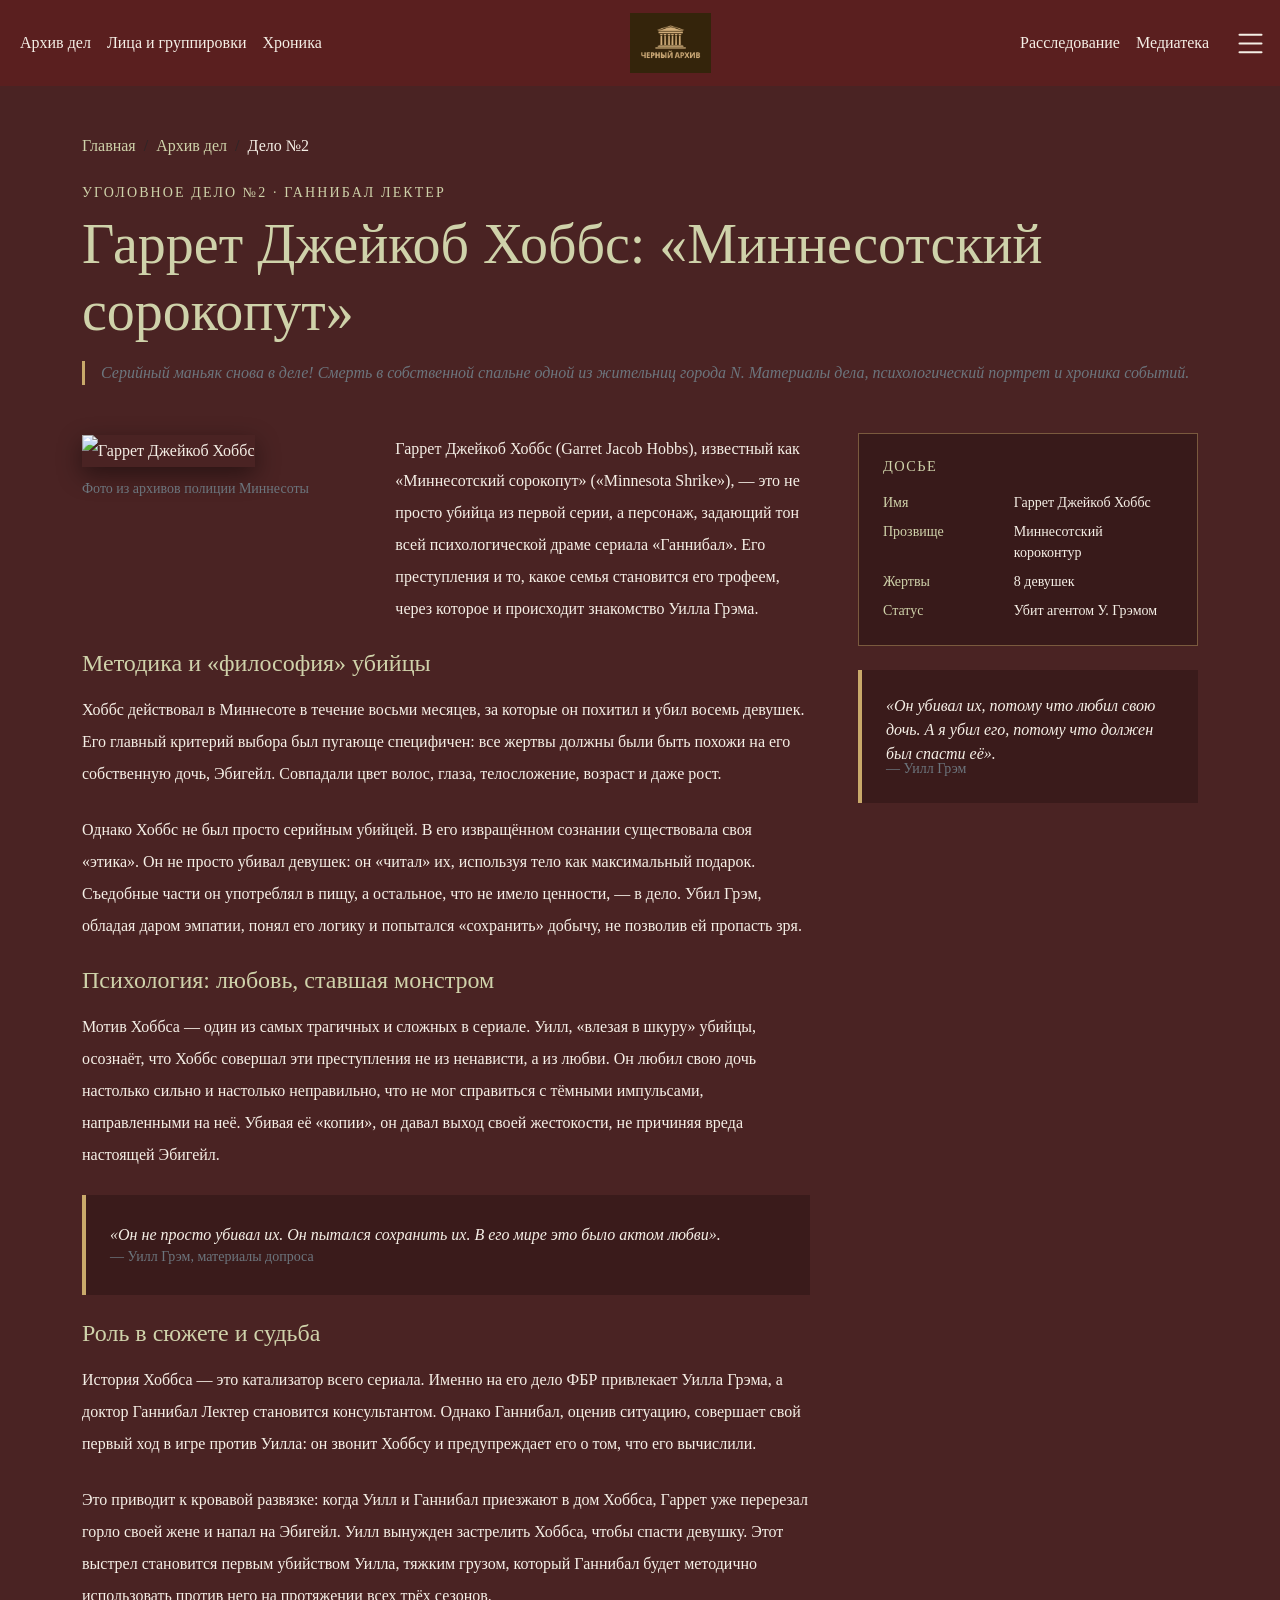
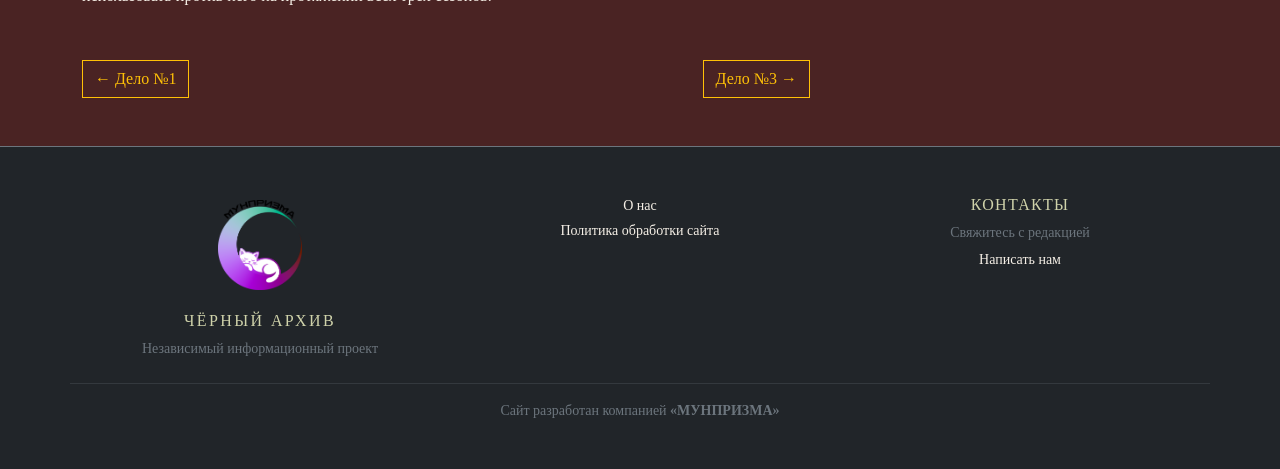
==== article.html @ c2ec7330 "first commit" ====
<!DOCTYPE html>
<html lang="ru">
<head>
    <meta charset="utf-8">
    <meta name="viewport" content="width=device-width, initial-scale=1">
    <title>Уголовное дело №2 — Чёрный архив</title>
    <link href="https://cdn.jsdelivr.net/npm/bootstrap@5.3.3/dist/css/bootstrap.min.css" rel="stylesheet">
    <script src="https://cdn.jsdelivr.net/npm/bootstrap@5.3.3/dist/js/bootstrap.bundle.min.js" defer></script>
    <style>
        body { font-family: Georgia, 'Times New Roman', serif; background-color: #4a2323; color: #f5efe6; }
        .bg-archive-red { background-color: #5a1f1f !important; }
        .bg-archive-cream { background-color: #e8e2d4 !important; }
        .text-archive-gold { color: #CFD2AA !important; }
        .text-archive-cream { color: #f5efe6 !important; }
        .border-archive-gold { border-color: rgba(201,169,106,.45) !important; }
        .article-lead { border-left: 3px solid #c9a96a; }
        .quote-block { border-left: 4px solid #c9a96a; background: rgba(0,0,0,.22); }
        .article-img { object-fit: cover; box-shadow: 0 8px 24px rgba(0,0,0,.45); }
        .read-progress { position: fixed; top: 0; left: 0; height: 3px; width: 0; background: #c9a96a; z-index: 1080; transition: width .1s linear; }
        .accordion-button { background-color: rgba(0,0,0,.22); color: #f5efe6; }
        .accordion-button:not(.collapsed) { background-color: rgba(201,169,106,.15); color: #c9a96a; }
        .accordion-button::after { filter: invert(1); }
        .accordion-item { background: transparent; border-color: rgba(201,169,106,.3); color: #f5efe6; }
        .accordion-body { color: #dcd3c7; }
        .nav-logo { height: 60px; width: auto; object-fit: contain; }
    </style>
</head>
<body class="d-flex flex-column min-vh-100">

<div class="read-progress" id="readProgress"></div>

<nav class="navbar navbar-expand-lg bg-archive-red py-2">
    <div class="container-fluid">
        <ul class="navbar-nav">
            <li class="nav-item"><a class="nav-link text-archive-cream" href="cases.html">Архив дел</a></li>
            <li class="nav-item"><a class="nav-link text-archive-cream" href="faces.html">Лица и группировки</a></li>
            <li class="nav-item"><a class="nav-link text-archive-cream" href="chronicle.html">Хроника</a></li>
        </ul>
        <a class="navbar-brand mx-auto" href="index.html">
            <img src="logo.png" alt="ЧЁРНЫЙ АРХИВ" class="nav-logo">
        </a>
        <ul class="navbar-nav align-items-center">
            <li class="nav-item"><a class="nav-link text-archive-cream" href="investigation.html">Расследование</a></li>
            <li class="nav-item"><a class="nav-link text-archive-cream" href="media.html">Медиатека</a></li>
            <li class="nav-item ms-3">
                <button class="btn text-archive-cream p-0" type="button" data-bs-toggle="offcanvas" data-bs-target="#menuOffcanvas" style="border: none;">
                    <svg xmlns="http://www.w3.org/2000/svg" width="35" height="35" fill="currentColor" class="bi bi-list" viewBox="0 0 16 16"><path fill-rule="evenodd" d="M2.5 12a.5.5 0 0 1 .5-.5h10a.5.5 0 0 1 0 1H3a.5.5 0 0 1-.5-.5zm0-4a.5.5 0 0 1 .5-.5h10a.5.5 0 0 1 0 1H3a.5.5 0 0 1-.5-.5zm0-4a.5.5 0 0 1 .5-.5h10a.5.5 0 0 1 0 1H3a.5.5 0 0 1-.5-.5z"/></svg>
                </button>
            </li>
        </ul>
    </div>
</nav>

<div class="offcanvas offcanvas-end bg-secondary text-white" id="menuOffcanvas" tabindex="-1">
    <div class="offcanvas-header">
        <h5>Меню</h5>
        <button type="button" class="btn-close btn-close-white" data-bs-dismiss="offcanvas"></button>
    </div>
    <div class="offcanvas-body">
        <ul class="nav flex-column">
            <li class="nav-item"><a class="nav-link text-white text-uppercase fs-5 border-bottom border-secondary py-3" href="index.html">Главная</a></li>
            <li class="nav-item"><a class="nav-link text-white text-uppercase fs-5 border-bottom border-secondary py-3" href="cases.html">Дела</a></li>
            <li class="nav-item"><a class="nav-link text-white text-uppercase fs-5 border-bottom border-secondary py-3" href="documents.html">Документы</a></li>
            <li class="nav-item"><a class="nav-link text-white text-uppercase fs-5 border-bottom border-secondary py-3" href="photoarchive.html">Фотоархив</a></li>
            <li class="nav-item"><a class="nav-link text-white text-uppercase fs-5 border-bottom border-secondary py-3" href="city_stats.html">Сводка по Городу N</a></li>
            <li class="nav-item"><a class="nav-link text-white text-uppercase fs-5 border-bottom border-secondary py-3" href="info.html">Общие сведения</a></li>
            <li class="nav-item"><a class="nav-link text-white text-uppercase fs-5 py-3" href="contacts.html">Контакты</a></li>
        </ul>
    </div>
</div>

<main class="flex-grow-1 py-5">
    <div class="container">
        <nav aria-label="breadcrumb" class="mb-4">
            <ol class="breadcrumb">
                <li class="breadcrumb-item"><a href="index.html" class="text-decoration-none text-archive-gold">Главная</a></li>
                <li class="breadcrumb-item"><a href="cases.html" class="text-decoration-none text-archive-gold">Архив дел</a></li>
                <li class="breadcrumb-item active text-archive-cream" aria-current="page">Дело №2</li>
            </ol>
        </nav>

        <header class="mb-5">
            <p class="text-uppercase small mb-2 text-archive-gold" style="letter-spacing:.15em;">Уголовное дело №2 · Ганнибал Лектер</p>
            <h1 class="display-4 fw-normal mb-3 text-archive-gold">Гаррет Джейкоб Хоббс: «Миннесотский сорокопут»</h1>
            <p class="fst-italic text-secondary ps-3 article-lead mb-0">
                Серийный маньяк снова в деле! Смерть в собственной спальне одной из жительниц города N. Материалы дела, психологический портрет и хроника событий.
            </p>
        </header>

        <div class="row g-5">
            <article class="col-lg-8 lh-lg">
                <div class="row g-4 mb-4">
                    <div class="col-md-5">
                        <img src="hobbs.jpg" alt="Гаррет Джейкоб Хоббс" class="img-fluid w-100 article-img">
                        <p class="small text-secondary mt-2 mb-0">Фото из архивов полиции Миннесоты</p>
                    </div>
                    <div class="col-md-7">
                        <p class="mb-0">Гаррет Джейкоб Хоббс (Garret Jacob Hobbs), известный как «Миннесотский сорокопут» («Minnesota Shrike»), — это не просто убийца из первой серии, а персонаж, задающий тон всей психологической драме сериала «Ганнибал». Его преступления и то, какое семья становится его трофеем, через которое и происходит знакомство Уилла Грэма.</p>
                    </div>
                </div>

                <h2 class="h4 fw-normal mt-4 mb-3 text-archive-gold">Методика и «философия» убийцы</h2>
                <p class="mb-4">Хоббс действовал в Миннесоте в течение восьми месяцев, за которые он похитил и убил восемь девушек. Его главный критерий выбора был пугающе специфичен: все жертвы должны были быть похожи на его собственную дочь, Эбигейл. Совпадали цвет волос, глаза, телосложение, возраст и даже рост.</p>
                <p class="mb-4">Однако Хоббс не был просто серийным убийцей. В его извращённом сознании существовала своя «этика». Он не просто убивал девушек: он «читал» их, используя тело как максимальный подарок. Съедобные части он употреблял в пищу, а остальное, что не имело ценности, — в дело. Убил Грэм, обладая даром эмпатии, понял его логику и попытался «сохранить» добычу, не позволив ей пропасть зря.</p>

                <h2 class="h4 fw-normal mt-4 mb-3 text-archive-gold">Психология: любовь, ставшая монстром</h2>
                <p class="mb-4">Мотив Хоббса — один из самых трагичных и сложных в сериале. Уилл, «влезая в шкуру» убийцы, осознаёт, что Хоббс совершал эти преступления не из ненависти, а из любви. Он любил свою дочь настолько сильно и настолько неправильно, что не мог справиться с тёмными импульсами, направленными на неё. Убивая её «копии», он давал выход своей жестокости, не причиняя вреда настоящей Эбигейл.</p>

                <div class="quote-block p-4 my-4">
                    <p class="fst-italic mb-2">«Он не просто убивал их. Он пытался сохранить их. В его мире это было актом любви».</p>
                    <footer class="blockquote-footer text-secondary mb-0">Уилл Грэм, материалы допроса</footer>
                </div>

                <h2 class="h4 fw-normal mt-4 mb-3 text-archive-gold">Роль в сюжете и судьба</h2>
                <p class="mb-4">История Хоббса — это катализатор всего сериала. Именно на его дело ФБР привлекает Уилла Грэма, а доктор Ганнибал Лектер становится консультантом. Однако Ганнибал, оценив ситуацию, совершает свой первый ход в игре против Уилла: он звонит Хоббсу и предупреждает его о том, что его вычислили.</p>
                <p class="mb-4">Это приводит к кровавой развязке: когда Уилл и Ганнибал приезжают в дом Хоббса, Гаррет уже перерезал горло своей жене и напал на Эбигейл. Уилл вынужден застрелить Хоббса, чтобы спасти девушку. Этот выстрел становится первым убийством Уилла, тяжким грузом, который Ганнибал будет методично использовать против него на протяжении всех трёх сезонов.</p>

                <div class="d-flex justify-content-between mt-5">
                    <a href="article2.html" class="btn btn-outline-warning rounded-0">&larr; Дело №1</a>
                    <a href="article3.html" class="btn btn-outline-warning rounded-0">Дело №3 &rarr;</a>
                </div>
            </article>

            <aside class="col-lg-4">
                <div class="bg-black bg-opacity-25 border border-archive-gold p-4 mb-4">
                    <h5 class="text-uppercase text-archive-gold mb-3" style="letter-spacing:.1em; font-size:.9rem;">Досье</h5>
                    <dl class="row mb-0 small">
                        <dt class="col-5 text-archive-gold fw-normal">Имя</dt><dd class="col-7 mb-2">Гаррет Джейкоб Хоббс</dd>
                        <dt class="col-5 text-archive-gold fw-normal">Прозвище</dt><dd class="col-7 mb-2">Миннесотский короконтур</dd>
                        <dt class="col-5 text-archive-gold fw-normal">Жертвы</dt><dd class="col-7 mb-2">8 девушек</dd>
                        <dt class="col-5 text-archive-gold fw-normal">Статус</dt><dd class="col-7 mb-0">Убит агентом У. Грэмом</dd>
                    </dl>
                </div>
                <div class="quote-block p-4">
                    <p class="fst-italic mb-2">«Он убивал их, потому что любил свою дочь. А я убил его, потому что должен был спасти её».</p>
                    <footer class="blockquote-footer text-secondary mb-0">Уилл Грэм</footer>
                </div>
            </aside>
        </div>
    </div>
</main>

<footer class="bg-dark text-archive-cream py-5 border-top border-secondary">
    <div class="container">
        <div class="row text-center">
            <div class="col-md-4 mb-4 mb-md-0 d-flex flex-column align-items-center">
                <img src="котанет.png" alt="МУНПРИЗМА" class="mb-3" 
                     style="max-height: 100px; width: auto; padding: 5px; ">
                
                <h4 class="fs-6 text-uppercase text-archive-gold mb-2" style="letter-spacing:.15em;">ЧЁРНЫЙ АРХИВ</h4>
                <p class="small text-secondary mb-0">Независимый информационный проект</p>
            </div>
            <div class="col-md-4 mb-4 mb-md-0">
                <a class="d-block text-archive-cream text-decoration-none small mb-1" href="info.html">О нас</a>
                <a class="d-block text-archive-cream text-decoration-none small" href="info.html">Политика обработки сайта</a>
            </div>
            <div class="col-md-4">
                <h5 class="fs-6 text-uppercase text-archive-gold mb-2" style="letter-spacing:.08em;">Контакты</h5>
                <p class="small text-secondary mb-1">Свяжитесь с редакцией</p>
                <a href="contacts.html" class="text-archive-cream text-decoration-none small">Написать нам</a>
            </div>
        </div>
        <div class="row mt-4 pt-3 border-top border-secondary border-opacity-25">
            <div class="col-12 text-center text-secondary small">
                <p class="mb-0">Сайт разработан компанией <strong>«МУНПРИЗМА»</strong></p>
            </div>
        </div>
    </div>
</footer>

<script>
    const progress = document.getElementById('readProgress');
    window.addEventListener('scroll', () => {
        const h = document.documentElement;
        const scrolled = h.scrollTop / (h.scrollHeight - h.clientHeight) * 100;
        progress.style.width = scrolled + '%';
    });
</script>
</body>
</html>
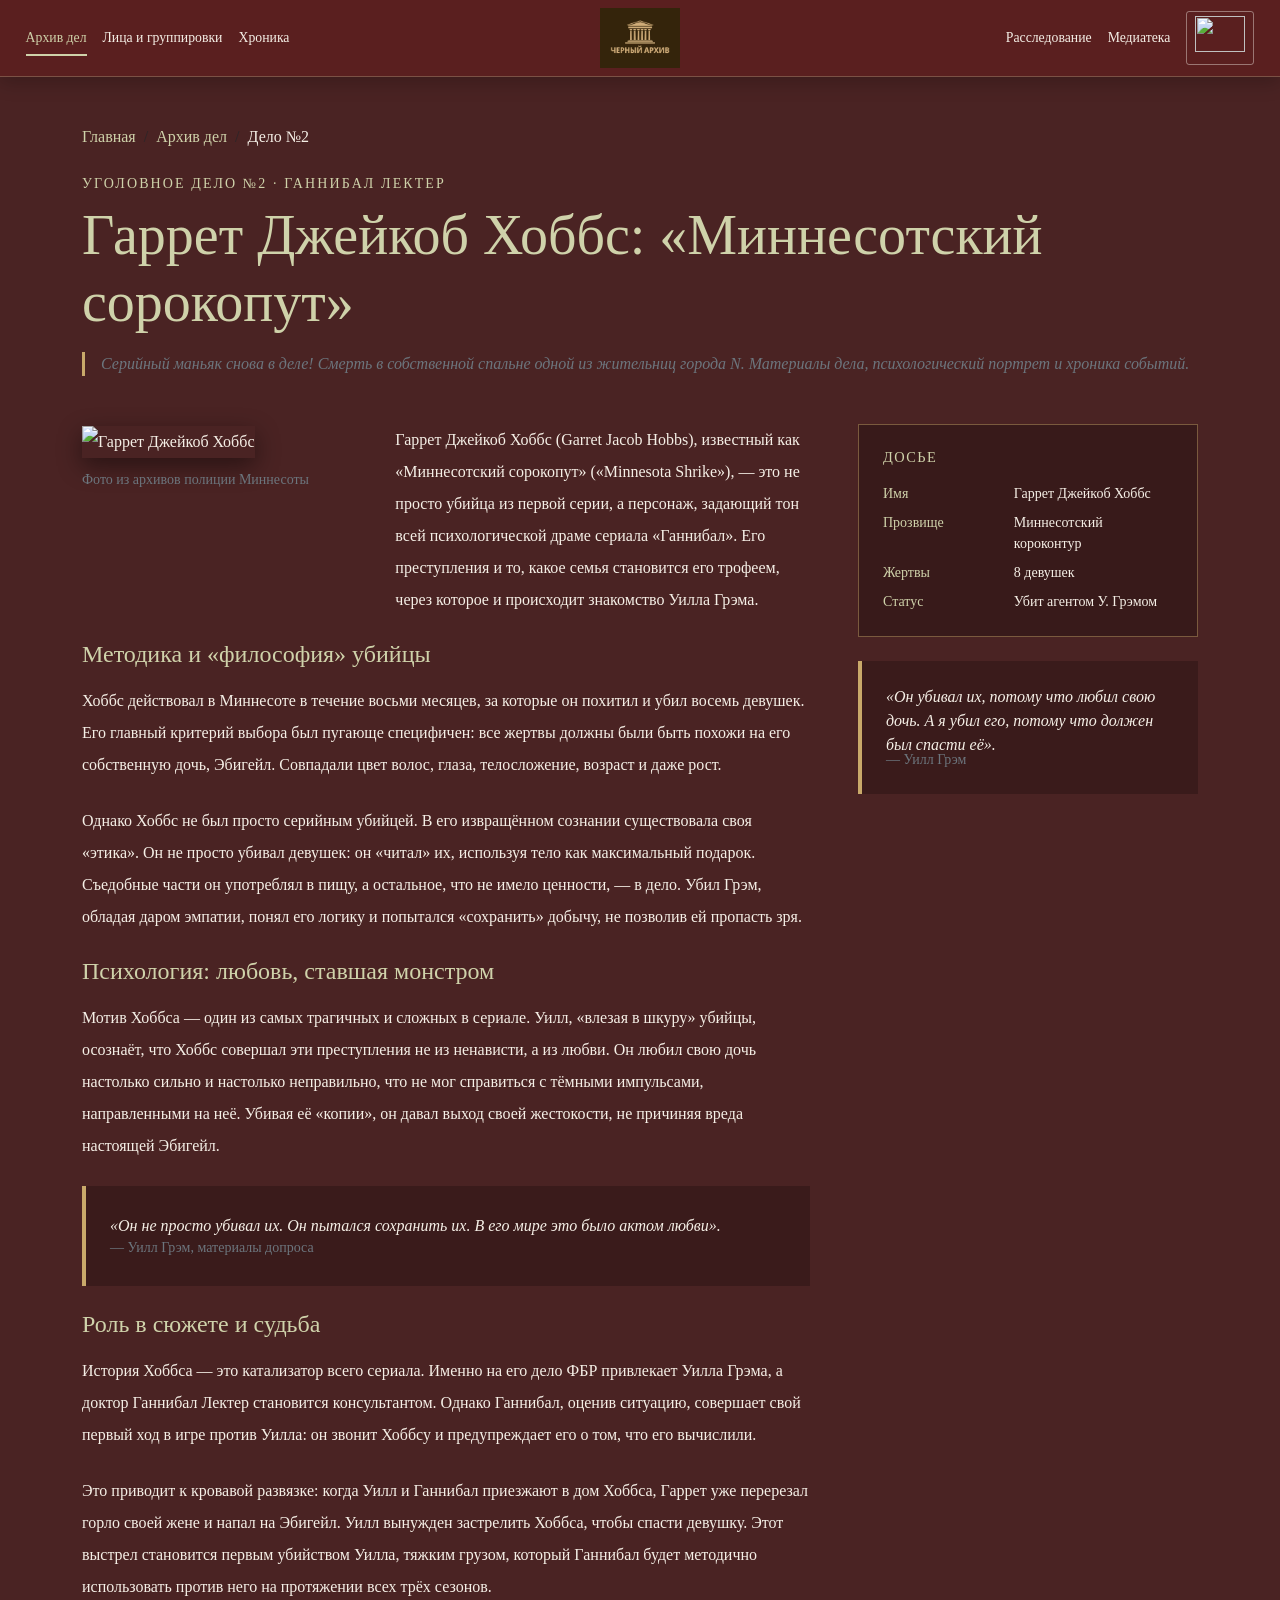
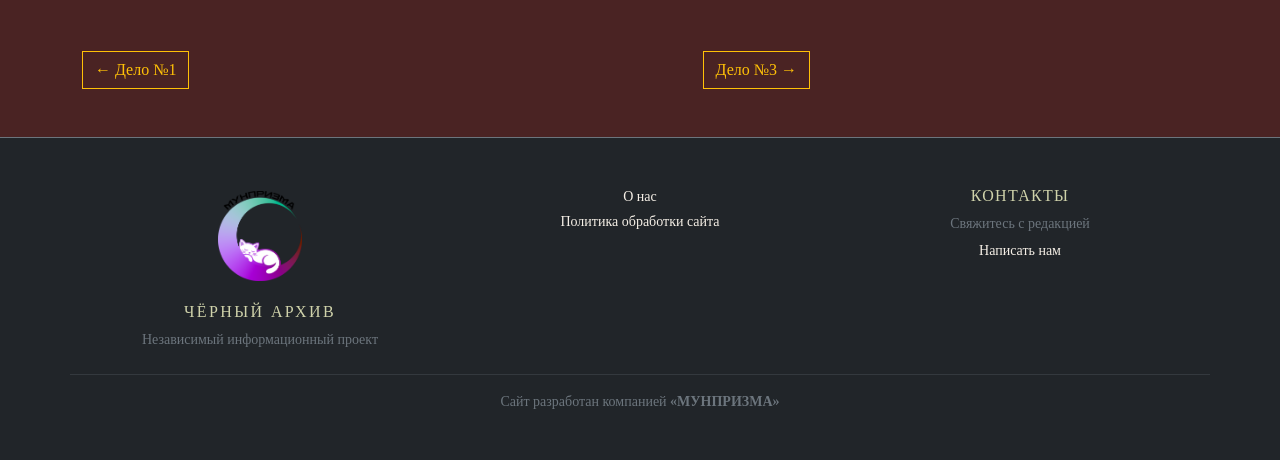
==== commit 298ae914: "добавление иконки книг, измененеие в меню" ====
--- a/article.html
+++ b/article.html
@@ -4,6 +4,7 @@
     <meta charset="utf-8">
     <meta name="viewport" content="width=device-width, initial-scale=1">
     <title>Уголовное дело №2 — Чёрный архив</title>
+     <link rel="icon" href="icon.png" type="image/png">
     <link href="https://cdn.jsdelivr.net/npm/bootstrap@5.3.3/dist/css/bootstrap.min.css" rel="stylesheet">
     <script src="https://cdn.jsdelivr.net/npm/bootstrap@5.3.3/dist/js/bootstrap.bundle.min.js" defer></script>
     <style>
@@ -24,51 +25,12 @@
         .accordion-body { color: #dcd3c7; }
         .nav-logo { height: 60px; width: auto; object-fit: contain; }
     </style>
+<link href="site-shared.css" rel="stylesheet"/>
+<script defer="" src="site-header.js"></script>
 </head>
 <body class="d-flex flex-column min-vh-100">
-
 <div class="read-progress" id="readProgress"></div>
-
-<nav class="navbar navbar-expand-lg bg-archive-red py-2">
-    <div class="container-fluid">
-        <ul class="navbar-nav">
-            <li class="nav-item"><a class="nav-link text-archive-cream" href="cases.html">Архив дел</a></li>
-            <li class="nav-item"><a class="nav-link text-archive-cream" href="faces.html">Лица и группировки</a></li>
-            <li class="nav-item"><a class="nav-link text-archive-cream" href="chronicle.html">Хроника</a></li>
-        </ul>
-        <a class="navbar-brand mx-auto" href="index.html">
-            <img src="logo.png" alt="ЧЁРНЫЙ АРХИВ" class="nav-logo">
-        </a>
-        <ul class="navbar-nav align-items-center">
-            <li class="nav-item"><a class="nav-link text-archive-cream" href="investigation.html">Расследование</a></li>
-            <li class="nav-item"><a class="nav-link text-archive-cream" href="media.html">Медиатека</a></li>
-            <li class="nav-item ms-3">
-                <button class="btn text-archive-cream p-0" type="button" data-bs-toggle="offcanvas" data-bs-target="#menuOffcanvas" style="border: none;">
-                    <svg xmlns="http://www.w3.org/2000/svg" width="35" height="35" fill="currentColor" class="bi bi-list" viewBox="0 0 16 16"><path fill-rule="evenodd" d="M2.5 12a.5.5 0 0 1 .5-.5h10a.5.5 0 0 1 0 1H3a.5.5 0 0 1-.5-.5zm0-4a.5.5 0 0 1 .5-.5h10a.5.5 0 0 1 0 1H3a.5.5 0 0 1-.5-.5zm0-4a.5.5 0 0 1 .5-.5h10a.5.5 0 0 1 0 1H3a.5.5 0 0 1-.5-.5z"/></svg>
-                </button>
-            </li>
-        </ul>
-    </div>
-</nav>
-
-<div class="offcanvas offcanvas-end bg-secondary text-white" id="menuOffcanvas" tabindex="-1">
-    <div class="offcanvas-header">
-        <h5>Меню</h5>
-        <button type="button" class="btn-close btn-close-white" data-bs-dismiss="offcanvas"></button>
-    </div>
-    <div class="offcanvas-body">
-        <ul class="nav flex-column">
-            <li class="nav-item"><a class="nav-link text-white text-uppercase fs-5 border-bottom border-secondary py-3" href="index.html">Главная</a></li>
-            <li class="nav-item"><a class="nav-link text-white text-uppercase fs-5 border-bottom border-secondary py-3" href="cases.html">Дела</a></li>
-            <li class="nav-item"><a class="nav-link text-white text-uppercase fs-5 border-bottom border-secondary py-3" href="documents.html">Документы</a></li>
-            <li class="nav-item"><a class="nav-link text-white text-uppercase fs-5 border-bottom border-secondary py-3" href="photoarchive.html">Фотоархив</a></li>
-            <li class="nav-item"><a class="nav-link text-white text-uppercase fs-5 border-bottom border-secondary py-3" href="city_stats.html">Сводка по Городу N</a></li>
-            <li class="nav-item"><a class="nav-link text-white text-uppercase fs-5 border-bottom border-secondary py-3" href="info.html">Общие сведения</a></li>
-            <li class="nav-item"><a class="nav-link text-white text-uppercase fs-5 py-3" href="contacts.html">Контакты</a></li>
-        </ul>
-    </div>
-</div>
-
+<div id="site-header"></div>
 <main class="flex-grow-1 py-5">
     <div class="container">
         <nav aria-label="breadcrumb" class="mb-4">
--- a/site-shared.css
+++ b/site-shared.css
@@ -0,0 +1,178 @@
+/* Общая шапка сайта «Чёрный архив» */
+#site-header { position: sticky; top: 0; z-index: 1050; }
+.site-header {
+  position: relative;
+  width: 100%;
+  background: #5a1f1f;
+  border-bottom: 1px solid rgba(207, 210, 170, .28);
+  box-shadow: 0 5px 18px rgba(0, 0, 0, .22);
+}
+.site-header-inner {
+  width: 100%;
+  max-width: 1680px;
+  min-height: 76px;
+  margin: 0 auto;
+  padding: .25rem clamp(.75rem, 2vw, 2rem);
+  display: grid;
+  grid-template-columns: minmax(0, 1fr) auto minmax(0, 1fr);
+  align-items: center;
+  gap: 1rem;
+}
+.site-primary-nav { display: flex; align-items: center; gap: clamp(.35rem, 1.25vw, 1.35rem); min-width: 0; }
+.site-primary-nav--right { justify-content: flex-end; }
+.site-nav-link {
+  position: relative;
+  display: inline-flex;
+  align-items: center;
+  min-height: 44px;
+  color: #f5efe6;
+  text-decoration: none;
+  font-family: Georgia, 'Times New Roman', serif;
+  font-size: clamp(.86rem, 1.05vw, 1rem);
+  white-space: nowrap;
+  transition: color .2s ease;
+}
+.site-nav-link:hover, .site-nav-link:focus-visible { color: #cfd2aa; }
+.site-nav-link[aria-current="page"] { color: #cfd2aa; }
+.site-nav-link[aria-current="page"]::after {
+  position: absolute; right: 0; bottom: 4px; left: 0; height: 2px;
+  background: #cfd2aa; content: "";
+}
+.site-brand { display: inline-flex; align-items: center; justify-content: center; min-width: 70px; }
+.site-brand img { display: block; height: 60px; width: auto; max-width: 108px; object-fit: contain; }
+.site-menu-toggle {
+  position: relative; display: inline-flex; align-items: center; justify-content: center;
+  flex: 0 0 auto; width: 68px; height: 54px; padding: 4px;
+  color: #f5efe6; background: transparent;
+  border: 1px solid rgba(245,239,230,.42); border-radius: 3px;
+  cursor: pointer; overflow: hidden;
+  transition: background .2s ease, border-color .2s ease, transform .2s ease;
+  -webkit-tap-highlight-color: transparent;
+}
+.site-menu-toggle:hover, .site-menu-toggle:focus-visible { background: rgba(255,255,255,.08); border-color: #cfd2aa; }
+.site-menu-toggle:active { transform: scale(.96); }
+.site-menu-icon {
+  position: absolute; display: block; width: calc(100% - 8px); height: calc(100% - 8px);
+  object-fit: contain; pointer-events: none; user-select: none;
+  transition: opacity .22s ease, transform .32s cubic-bezier(.2,.75,.25,1);
+}
+.site-menu-icon-before { opacity: 1; transform: scale(1) rotate(0deg); }
+.site-menu-icon-after { opacity: 0; transform: scale(.76) rotate(-7deg); }
+.site-menu-toggle.is-open .site-menu-icon-before { opacity: 0; transform: scale(.76) rotate(7deg); }
+.site-menu-toggle.is-open .site-menu-icon-after { opacity: 1; transform: scale(1) rotate(0deg); }
+.site-menu-toggle:focus-visible, .site-nav-link:focus-visible, .site-drawer-link:focus-visible, .book-animation:focus-visible {
+  outline: 2px solid #cfd2aa; outline-offset: 3px;
+}
+.site-drawer-layer {
+  position: fixed; inset: 0; z-index: 1100;
+  visibility: hidden; opacity: 0; pointer-events: none;
+  transition: opacity .24s ease, visibility .24s ease;
+}
+.site-drawer-layer.is-open { visibility: visible; opacity: 1; pointer-events: auto; }
+.site-drawer-backdrop {
+  position: absolute; inset: 0; width: 100%; height: 100%;
+  padding: 0; border: 0; background: rgba(0,0,0,.62); cursor: pointer;
+}
+.site-drawer-panel {
+  position: absolute; top: 0; right: 0; bottom: 0;
+  width: min(390px, 88vw); overflow-y: auto;
+  padding: 1.25rem 1.5rem 2rem;
+  color: #f5efe6; background: #3c3030;
+  box-shadow: -12px 0 32px rgba(0,0,0,.35);
+  transform: translateX(102%);
+  transition: transform .28s cubic-bezier(.2,.75,.25,1);
+}
+.site-drawer-layer.is-open .site-drawer-panel { transform: translateX(0); }
+.site-drawer-head { display: flex; align-items: center; justify-content: space-between; gap: 1rem; padding-bottom: 1rem; border-bottom: 1px solid rgba(245,239,230,.2); }
+.site-drawer-title { margin: 0; color: #cfd2aa; font: 1.15rem Georgia, 'Times New Roman', serif; letter-spacing: .08em; text-transform: uppercase; }
+.site-drawer-close {
+  display: inline-flex; align-items: center; justify-content: center;
+  flex: 0 0 auto; width: 112px; height: 54px; padding: 0;
+  border: 0; border-radius: 3px; background: transparent;
+  cursor: pointer; overflow: hidden;
+  transition: transform .2s ease, opacity .2s ease;
+  -webkit-tap-highlight-color: transparent;
+}
+.site-drawer-close img {
+  display: block; width: 100%; height: 100%; object-fit: contain;
+  user-select: none; pointer-events: none;
+}
+.site-drawer-close:hover { opacity: .88; transform: scale(1.03); }
+.site-drawer-close:active { transform: scale(.96); }
+.site-drawer-close:focus-visible { outline: 2px solid #cfd2aa; outline-offset: 3px; }
+
+.site-drawer-list { display: flex; flex-direction: column; margin: .5rem 0 0; padding: 0; list-style: none; }
+.site-drawer-link {
+  display: block; padding: .9rem .2rem;
+  color: #f5efe6; text-decoration: none;
+  border-bottom: 1px solid rgba(245,239,230,.13);
+  font: 1.03rem Georgia, 'Times New Roman', serif;
+  letter-spacing: .035em; text-transform: uppercase;
+  transition: color .2s ease, padding-left .2s ease;
+}
+.site-drawer-link:hover, .site-drawer-link[aria-current="page"] { color: #cfd2aa; padding-left: .5rem; }
+html.site-menu-open, html.site-menu-open body { overflow: hidden; }
+@media (max-width: 980px) {
+  .site-header-inner { min-height: 70px; grid-template-columns: 1fr auto 1fr; }
+  .site-primary-nav:not(.site-header-actions) { display: none; }
+  .site-brand { grid-column: 2; }
+  .site-header-actions { display: flex; grid-column: 3; justify-self: end; }
+  .site-header-actions > .site-nav-link { display: none; }
+}
+@media (max-width: 420px) {
+  .site-header-inner { min-height: 64px; padding-inline: .7rem; }
+  .site-brand img { height: 52px; max-width: 94px; }
+  .site-menu-toggle { width: 62px; height: 48px; }
+}
+
+/* Кликабельная анимация: стопка книг -> раскрытая книга */
+.book-animation-section {
+  padding: clamp(1.8rem, 4vw, 3.25rem) 1rem clamp(1.5rem, 3vw, 2.5rem);
+  text-align: center;
+  color: #f5efe6;
+  background: linear-gradient(180deg, rgba(74,35,35,.97), rgba(34,18,18,.98));
+  border-bottom: 1px solid rgba(207,210,170,.2);
+}
+.book-animation-title {
+  margin: 0 0 .4rem;
+  color: #cfd2aa;
+  font: normal clamp(1.45rem, 2.5vw, 2rem) Georgia, 'Times New Roman', serif;
+  letter-spacing: .035em;
+}
+.book-animation-hint { margin: 0 0 1rem; color: rgba(245,239,230,.72); font-size: .96rem; }
+.book-animation {
+  display: block; width: min(100%, 1020px); height: clamp(220px, 34vw, 370px);
+  position: relative; margin: 0 auto; padding: 0;
+  border: 0; background: transparent; cursor: pointer;
+  -webkit-tap-highlight-color: transparent;
+}
+.book-animation img {
+  position: absolute; top: 50%; left: 50%; display: block;
+  object-fit: contain; user-select: none; pointer-events: none;
+  transition: opacity .48s ease, transform .72s cubic-bezier(.2,.75,.2,1);
+}
+.book-animation-before {
+  width: min(34%, 330px); height: 92%;
+  opacity: 1; transform: translate(-50%, -50%) scale(1);
+}
+.book-animation-after {
+  width: 100%; height: 100%;
+  opacity: 0; transform: translate(-50%, -50%) scale(.82) translateY(22px);
+}
+.book-animation.is-open .book-animation-before {
+  opacity: 0; transform: translate(-50%, -50%) scale(.68) translateY(18px);
+}
+.book-animation.is-open .book-animation-after {
+  opacity: 1; transform: translate(-50%, -50%) scale(1) translateY(0);
+}
+.book-animation:active { filter: brightness(1.08); }
+.book-animation-status { min-height: 1.4em; margin: .4rem 0 0; color: rgba(245,239,230,.7); font-size: .86rem; }
+@media (max-width: 575px) {
+  .book-animation { height: 245px; }
+  .book-animation-before { width: min(58%, 260px); height: 88%; }
+  .book-animation-after { width: 100%; height: 82%; }
+}
+@media (prefers-reduced-motion: reduce) {
+  .site-drawer-layer, .site-drawer-panel, .site-nav-link, .site-drawer-link,
+  .book-animation img { transition-duration: .01ms !important; }
+}
